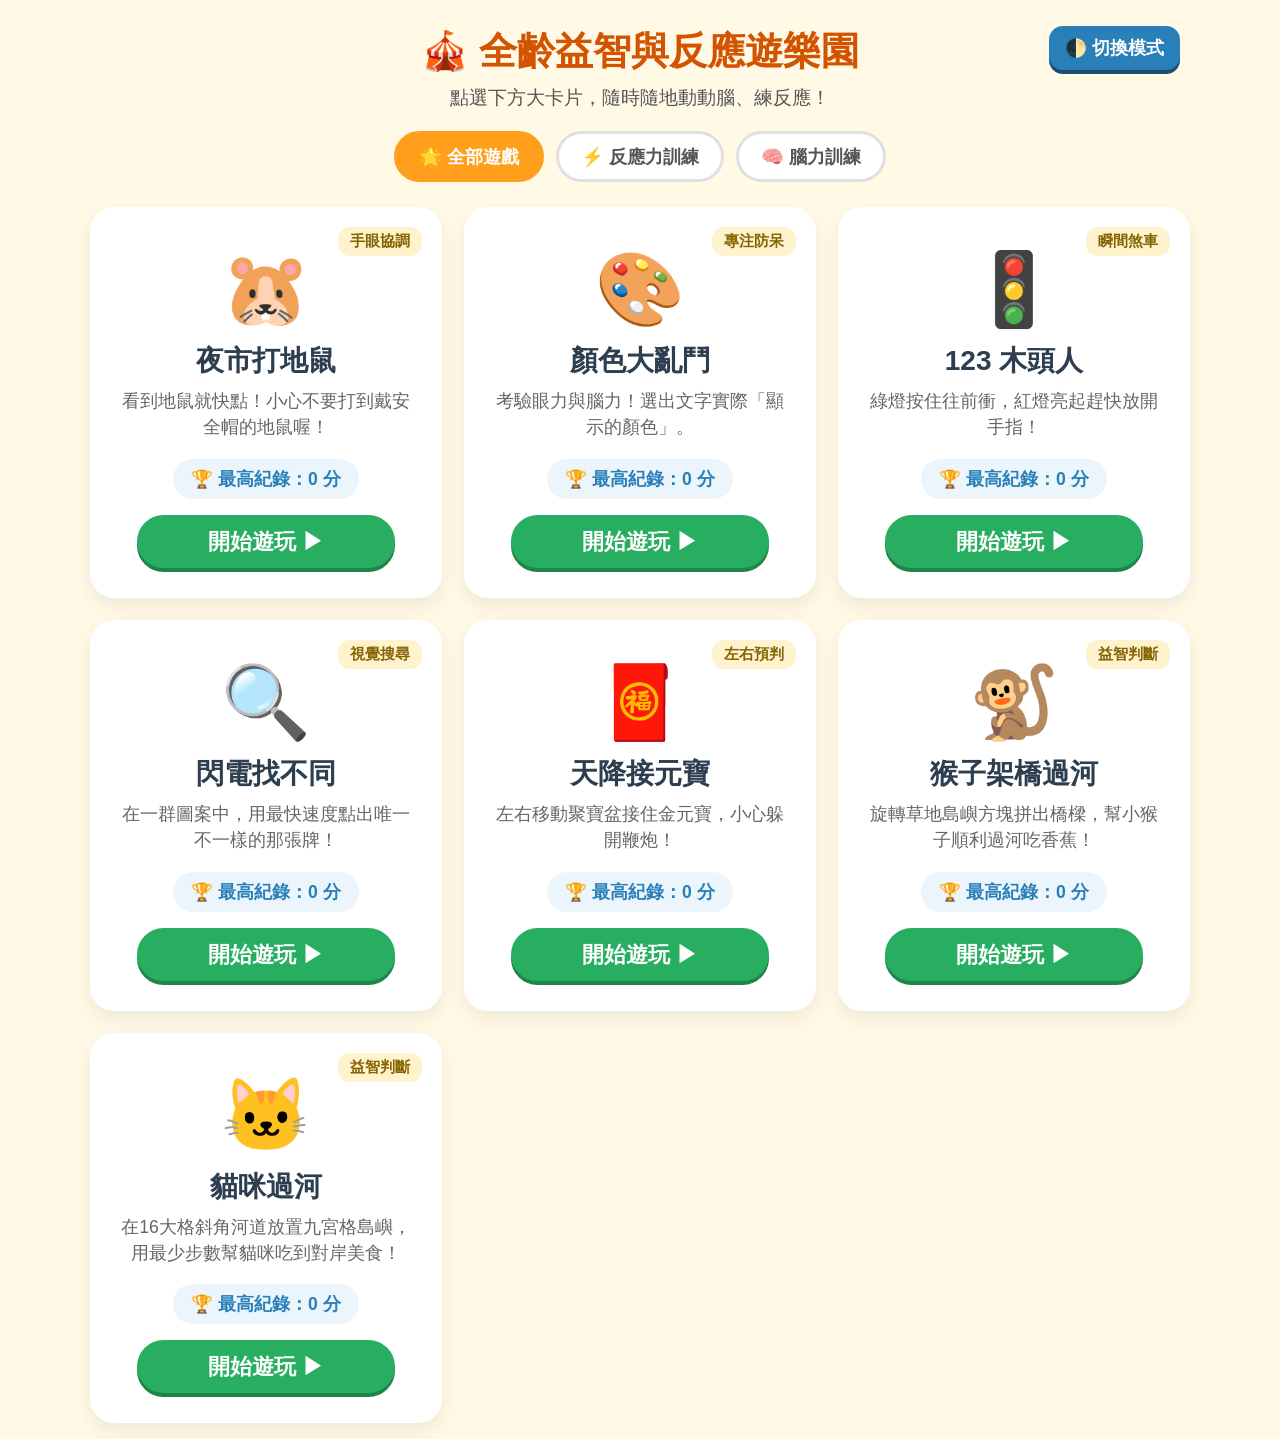
==== index.html @ a8eae28f "Add files via upload" ====
<!DOCTYPE html>
<html lang="zh-TW">
<head>
    <meta charset="UTF-8">
    <meta name="viewport" content="width=device-width, initial-scale=1.0">
    <title>全齡益智與反應遊樂園</title>
    <link rel="stylesheet" href="style.css">
    <style>
        header {
            text-align: center;
            margin: 10px 0 20px 0;
        }
        h1 {
            font-size: 2.4rem;
            color: #D35400;
            margin: 0 0 8px 0;
        }
        .subtitle {
            font-size: 1.2rem;
            color: #555;
            margin: 0;
        }
        /* 分類篩選按鈕列 */
        .filter-bar {
            display: flex;
            flex-wrap: wrap;
            justify-content: center;
            gap: 12px;
            margin-bottom: 25px;
        }
        .filter-btn {
            background: white;
            border: 3px solid #E0E0E0;
            padding: 10px 22px;
            font-size: 1.15rem;
            font-weight: bold;
            border-radius: 50px;
            cursor: pointer;
            color: #555;
            transition: all 0.2s;
        }
        .filter-btn.active {
            background: var(--primary);
            border-color: var(--primary);
            color: white;
        }
        /* 遊戲卡片網格 */
        .game-grid {
            display: grid;
            grid-template-columns: repeat(auto-fit, minmax(290px, 1fr));
            gap: 22px;
            width: 100%;
            max-width: 1100px;
        }
        .game-card {
            background: var(--card-bg);
            border-radius: 24px;
            padding: 26px 20px;
            text-align: center;
            text-decoration: none;
            color: inherit;
            box-shadow: 0 8px 20px rgba(0,0,0,0.07);
            border: 4px solid transparent;
            transition: transform 0.2s, border-color 0.2s;
            display: flex;
            flex-direction: column;
            align-items: center;
            justify-content: space-between;
            position: relative;
        }
        .game-card:hover, .game-card:active {
            transform: translateY(-5px);
            border-color: var(--primary);
        }
        .tag-badge {
            position: absolute;
            top: 16px;
            right: 16px;
            background: #FFF3CD;
            color: #856404;
            padding: 4px 12px;
            border-radius: 12px;
            font-size: 0.95rem;
            font-weight: bold;
        }
        .icon {
            font-size: 4.5rem;
            margin: 10px 0;
        }
        .game-title {
            font-size: 1.75rem;
            font-weight: bold;
            margin-bottom: 8px;
        }
        .game-desc {
            font-size: 1.1rem;
            color: #666;
            line-height: 1.5;
            margin-bottom: 18px;
        }
        .score-badge {
            background: #EBF5FB;
            padding: 8px 18px;
            border-radius: 50px;
            font-size: 1.1rem;
            font-weight: bold;
            color: var(--info);
            margin-bottom: 16px;
        }
        .play-btn {
            background: var(--success);
            color: white;
            font-size: 1.35rem;
            font-weight: bold;
            padding: 12px 30px;
            border-radius: 50px;
            width: 85%;
            box-shadow: 0 4px 0 #1E8449;
        }
    </style>
</head>
<body>

    <header style="position: relative; width: 100%; max-width: 1100px;">
        <!-- 右上角的主題切換按鈕 -->
        <div style="position: absolute; right: 10px; top: 0;">
            <button class="btn-theme" onclick="toggleTheme()">🌓 切換模式</button>
        </div>

        <h1>🎪 全齡益智與反應遊樂園</h1>
        <p class="subtitle">點選下方大卡片，隨時隨地動動腦、練反應！</p>
    </header>

    <!-- 分類按鈕（未來新增數學、中文遊戲時自動分類） -->
    <div class="filter-bar" id="filter-bar">
        <button class="filter-btn active" onclick="filterGames('all', this)">🌟 全部遊戲</button>
        <button class="filter-btn" onclick="filterGames('reaction', this)">⚡ 反應力訓練</button>
        <button class="filter-btn" onclick="filterGames('brain', this)">🧠 腦力訓練</button>
    </div>

    <!-- 遊戲卡片自動生成區 -->
    <main class="game-grid" id="game-grid"></main>

    <script>
        // ==========================================
        // 【遊戲擴充設定區】未來只要在這裡新增物件即可！
        // ==========================================
        const GAMES_CONFIG = [
            {
                id: 'mole',                 // 對應 localStorage 的 best_mole
                title: '夜市打地鼠',
                icon: '🐹',
                category: 'reaction',       // reaction (反應) 或 brain (數學/語文)
                tag: '手眼協調',
                desc: '看到地鼠就快點！小心不要打到戴安全帽的地鼠喔！',
                url: 'whack-a-mole.html'
            },
            {
                id: 'color',
                title: '顏色大亂鬥',
                icon: '🎨',
                category: 'reaction',
                tag: '專注防呆',
                desc: '考驗眼力與腦力！選出文字實際「顯示的顏色」。',
                url: 'stroop-color.html'
            },
            {
                id: 'light',
                title: '123 木頭人',
                icon: '🚦',
                category: 'reaction',
                tag: '瞬間煞車',
                desc: '綠燈按住往前衝，紅燈亮起趕快放開手指！',
                url: 'red-light.html'
            },
            {
                id: 'diff',
                title: '閃電找不同',
                icon: '🔍',
                category: 'reaction',
                tag: '視覺搜尋',
                desc: '在一群圖案中，用最快速度點出唯一不一樣的那張牌！',
                url: 'spot-diff.html'
            },
            {
                id: 'gold',
                title: '天降接元寶',
                icon: '🧧',
                category: 'reaction',
                tag: '左右預判',
                desc: '左右移動聚寶盆接住金元寶，小心躲開鞭炮！',
                url: 'catch-gold.html'
            },
            {
				id: 'monkey',
				title: '猴子架橋過河',
				icon: '🐒',
				category: 'brain', // 如果你的分類有「益智/邏輯」，也可改成對應的分類名稱（如 'all' 或 'reaction'）
				tag: '益智判斷',
				desc: '旋轉草地島嶼方塊拼出橋樑，幫小猴子順利過河吃香蕉！',
				url: 'monkey-bridge.html'
			},
			
			{
        id: 'cat',
        title: '貓咪過河',
        icon: '🐱',
        category: 'brain', // 請依照你首頁分類名稱填寫（例如 'logic' 或 'all'）
		tag: '益智判斷',
        desc: '在16大格斜角河道放置九宮格島嶼，用最少步數幫貓咪吃到對岸美食！',
        url: 'cat-bridge.html'
			}	
			
            // 👇 未來要加入你原本的數學或中文遊戲時，把下面這兩段取消註解並修改檔名即可！
            /*
            ,{
                id: 'math',
                title: '趣味算術挑戰',
                icon: '🔢',
                category: 'brain',
                tag: '算術腦力',
                desc: '挑戰加減乘除心算速度，越算越靈活！',
                url: 'math-game.html'
            },
            {
                id: 'chinese',
                title: '中文文字大挑戰',
                icon: '🀄',
                category: 'brain',
                tag: '語文聯想',
                desc: '認識國字與成語趣味問答，全家一起動動腦！',
                url: 'chinese-game.html'
            }
            */
        ];

        // 自動渲染卡片的函式
        function renderGames(filterCategory = 'all') {
            const grid = document.getElementById('game-grid');
            grid.innerHTML = '';

            const filtered = filterCategory === 'all' 
                ? GAMES_CONFIG 
                : GAMES_CONFIG.filter(g => g.category === filterCategory);

            filtered.forEach(game => {
                const bestScore = localStorage.getItem(`best_${game.id}`) || 0;
                const card = document.createElement('a');
                card.href = game.url;
                card.className = 'game-card';
                card.innerHTML = `
                    <span class="tag-badge">${game.tag}</span>
                    <div class="icon">${game.icon}</div>
                    <div class="game-title">${game.title}</div>
                    <div class="game-desc">${game.desc}</div>
                    <div class="score-badge">🏆 最高紀錄：${bestScore} 分</div>
                    <div class="play-btn">開始遊玩 ▶</div>
                `;
                grid.appendChild(card);
            });
        }

        // 切換分類按鈕
        function filterGames(category, btnElement) {
            document.querySelectorAll('.filter-btn').forEach(btn => btn.classList.remove('active'));
            btnElement.classList.add('active');
            renderGames(category);
        }

        // 網頁載入時執行一次
        renderGames('all');
    </script>
</body>
</html>
---- style.css ----
/*預設：護眼暖米黃模式*/
:root {
    --bg-color: #FFF9E6;      /* 溫暖護眼米黃 */
    --card-bg: #FFFFFF;
    --text-main: #2C3E50;
    --play-area-bg: #FFFFFF;  /* 遊戲區背景 */
    --primary: #FF9F1C;       
    --success: #27AE60;       
    --danger: #E74C3C;        
    --info: #2980B9;          
}

/* 深色 (黑色) 模式 */
[data-theme="dark"] {
    --bg-color: #121212;      /* 沉浸純黑/深灰背景 */
    --card-bg: #1E1E1E;       /* 卡片深色 */
    --text-main: #E0E0E0;     /* 柔和白字（避免純白刺眼） */
    --play-area-bg: #181818;  /* 遊戲區深色 */
    --primary: #F39C12;
    --success: #2ECC71;
    --danger: #E74C3C;
    --info: #3498DB;
}

* {
    box-sizing: border-box;
    font-family: "Microsoft JhengHei", "PingFang TC", "Heiti TC", sans-serif;
    user-select: none;
    -webkit-tap-highlight-color: transparent;
}

body {
    background-color: var(--bg-color);
    color: var(--text-main);
    margin: 0;
    padding: 16px;
    display: flex;
    flex-direction: column;
    align-items: center;
    min-height: 100vh;
    transition: background-color 0.3s, color 0.3s;
}

/* 遊戲內通用的頂部導覽列 */
.top-nav {
    width: 100%;
    max-width: 900px;
    display: flex;
    justify-content: space-between;
    align-items: center;
    background: var(--card-bg);
    padding: 12px 20px;
    border-radius: 20px;
    box-shadow: 0 4px 12px rgba(0,0,0,0.1);
    margin-bottom: 20px;
}

.btn-home {
    background-color: var(--danger);
    color: white;
    border: none;
    padding: 10px 20px;
    font-size: 1.2rem;
    font-weight: bold;
    border-radius: 14px;
    cursor: pointer;
    box-shadow: 0 4px 0 #C0392B;
}

/* 主題切換按鈕樣式 */
.btn-theme {
    background-color: var(--info);
    color: white;
    border: none;
    padding: 10px 16px;
    font-size: 1.1rem;
    font-weight: bold;
    border-radius: 14px;
    cursor: pointer;
    box-shadow: 0 4px 0 #1B4F72;
}

.score-display {
    font-size: 1.4rem;
    font-weight: bold;
    color: var(--text-main);
}

/* 全齡通用超大按鈕 */
.btn-big {
    background-color: var(--success);
    color: white;
    border: none;
    padding: 16px 40px;
    font-size: 1.5rem;
    font-weight: bold;
    border-radius: 50px;
    cursor: pointer;
    box-shadow: 0 6px 0 #1E8449;
}
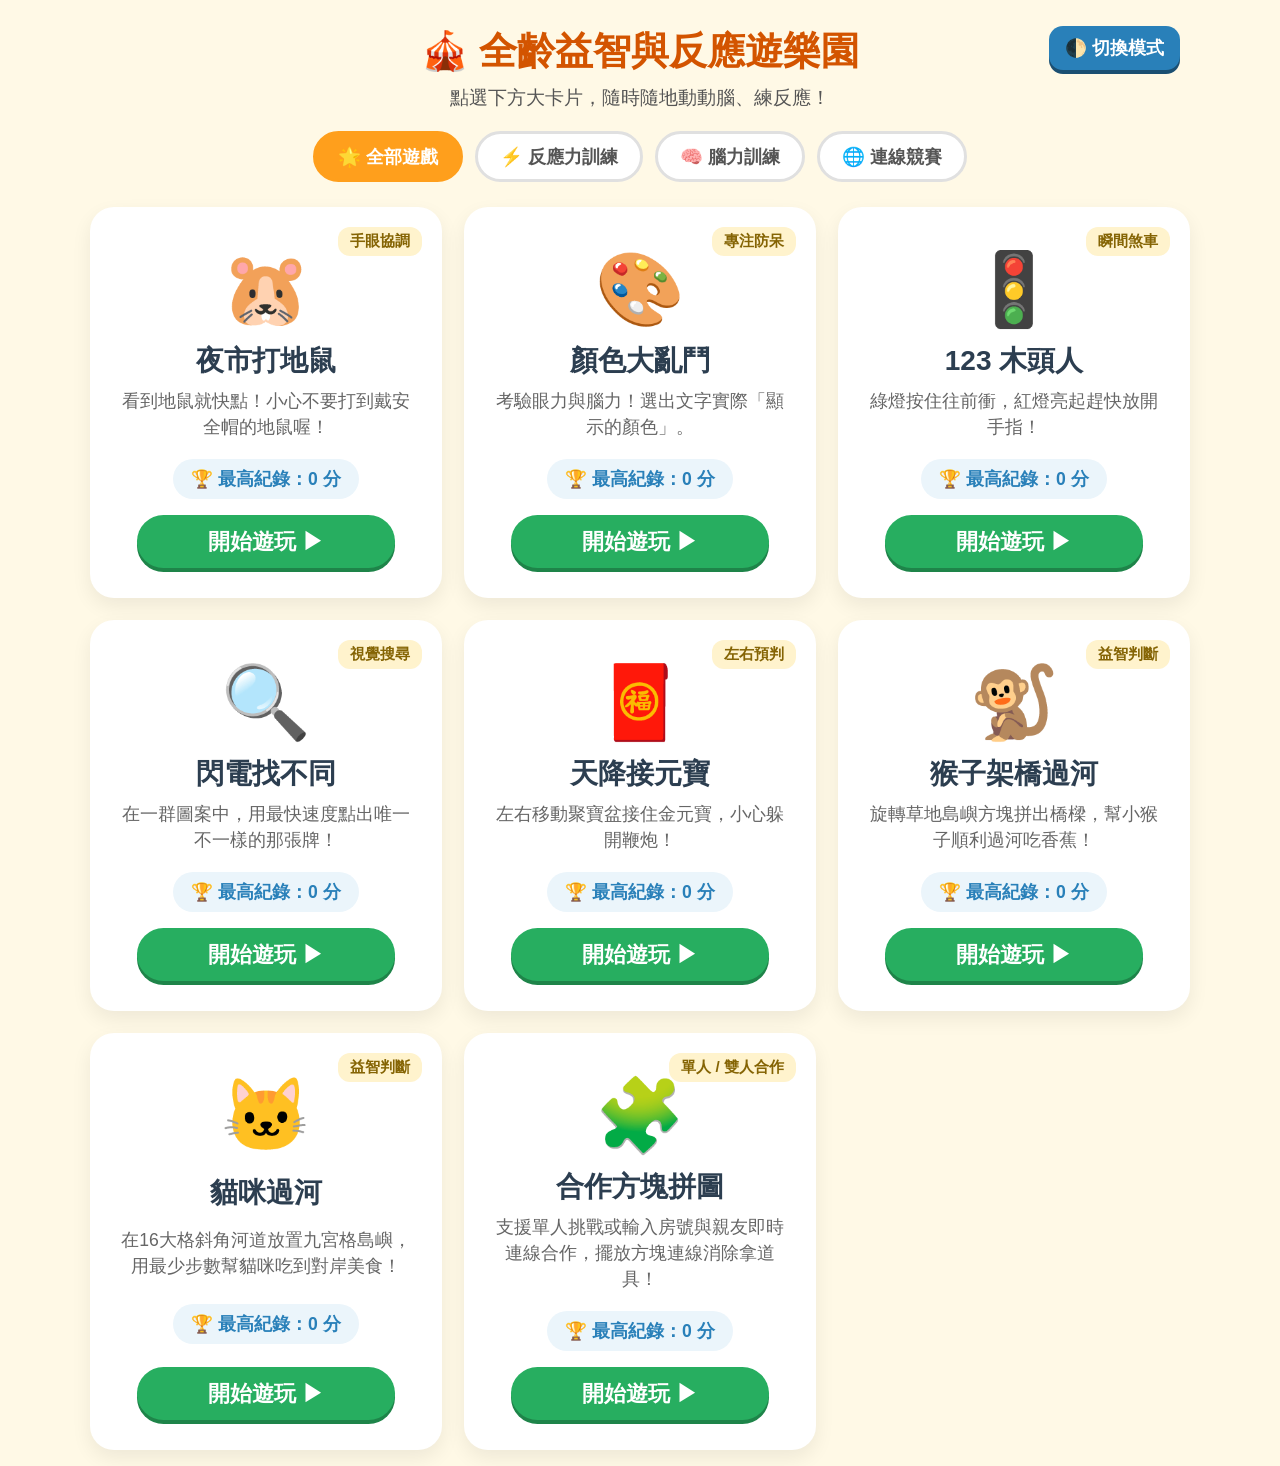
==== commit 39c2a976: "Add files via upload" ====
--- a/index.html
+++ b/index.html
@@ -131,11 +131,12 @@
         <p class="subtitle">點選下方大卡片，隨時隨地動動腦、練反應！</p>
     </header>
 
-    <!-- 分類按鈕（未來新增數學、中文遊戲時自動分類） -->
+    <!-- 分類按鈕 -->
     <div class="filter-bar" id="filter-bar">
         <button class="filter-btn active" onclick="filterGames('all', this)">🌟 全部遊戲</button>
         <button class="filter-btn" onclick="filterGames('reaction', this)">⚡ 反應力訓練</button>
         <button class="filter-btn" onclick="filterGames('brain', this)">🧠 腦力訓練</button>
+        <button class="filter-btn" onclick="filterGames('multiplayer', this)">🌐 連線競賽</button>
     </div>
 
     <!-- 遊戲卡片自動生成區 -->
@@ -150,7 +151,7 @@
                 id: 'mole',                 // 對應 localStorage 的 best_mole
                 title: '夜市打地鼠',
                 icon: '🐹',
-                category: 'reaction',       // reaction (反應) 或 brain (數學/語文)
+                category: 'reaction',       // reaction / brain / multiplayer
                 tag: '手眼協調',
                 desc: '看到地鼠就快點！小心不要打到戴安全帽的地鼠喔！',
                 url: 'whack-a-mole.html'
@@ -192,46 +193,32 @@
                 url: 'catch-gold.html'
             },
             {
-				id: 'monkey',
-				title: '猴子架橋過河',
-				icon: '🐒',
-				category: 'brain', // 如果你的分類有「益智/邏輯」，也可改成對應的分類名稱（如 'all' 或 'reaction'）
-				tag: '益智判斷',
-				desc: '旋轉草地島嶼方塊拼出橋樑，幫小猴子順利過河吃香蕉！',
-				url: 'monkey-bridge.html'
-			},
-			
-			{
-        id: 'cat',
-        title: '貓咪過河',
-        icon: '🐱',
-        category: 'brain', // 請依照你首頁分類名稱填寫（例如 'logic' 或 'all'）
-		tag: '益智判斷',
-        desc: '在16大格斜角河道放置九宮格島嶼，用最少步數幫貓咪吃到對岸美食！',
-        url: 'cat-bridge.html'
-			}	
-			
-            // 👇 未來要加入你原本的數學或中文遊戲時，把下面這兩段取消註解並修改檔名即可！
-            /*
-            ,{
-                id: 'math',
-                title: '趣味算術挑戰',
-                icon: '🔢',
+                id: 'monkey',
+                title: '猴子架橋過河',
+                icon: '🐒',
                 category: 'brain',
-                tag: '算術腦力',
-                desc: '挑戰加減乘除心算速度，越算越靈活！',
-                url: 'math-game.html'
-            },
-            {
-                id: 'chinese',
-                title: '中文文字大挑戰',
-                icon: '🀄',
+                tag: '益智判斷',
+                desc: '旋轉草地島嶼方塊拼出橋樑，幫小猴子順利過河吃香蕉！',
+                url: 'monkey-bridge.html'
+            },
+            {
+                id: 'cat',
+                title: '貓咪過河',
+                icon: '🐱',
                 category: 'brain',
-                tag: '語文聯想',
-                desc: '認識國字與成語趣味問答，全家一起動動腦！',
-                url: 'chinese-game.html'
+                tag: '益智判斷',
+                desc: '在16大格斜角河道放置九宮格島嶼，用最少步數幫貓咪吃到對岸美食！',
+                url: 'cat-bridge.html'
+            },
+            {
+                id: 'coop_blocks',
+                title: '合作方塊拼圖',
+                icon: '🧩',
+                category: 'multiplayer',
+                tag: '單人 / 雙人合作',
+                desc: '支援單人挑戰或輸入房號與親友即時連線合作，擺放方塊連線消除拿道具！',
+                url: 'coop-blocks.html'
             }
-            */
         ];
 
         // 自動渲染卡片的函式
@@ -239,8 +226,8 @@
             const grid = document.getElementById('game-grid');
             grid.innerHTML = '';
 
-            const filtered = filterCategory === 'all' 
-                ? GAMES_CONFIG 
+            const filtered = filterCategory === 'all'
+                ? GAMES_CONFIG
                 : GAMES_CONFIG.filter(g => g.category === filterCategory);
 
             filtered.forEach(game => {
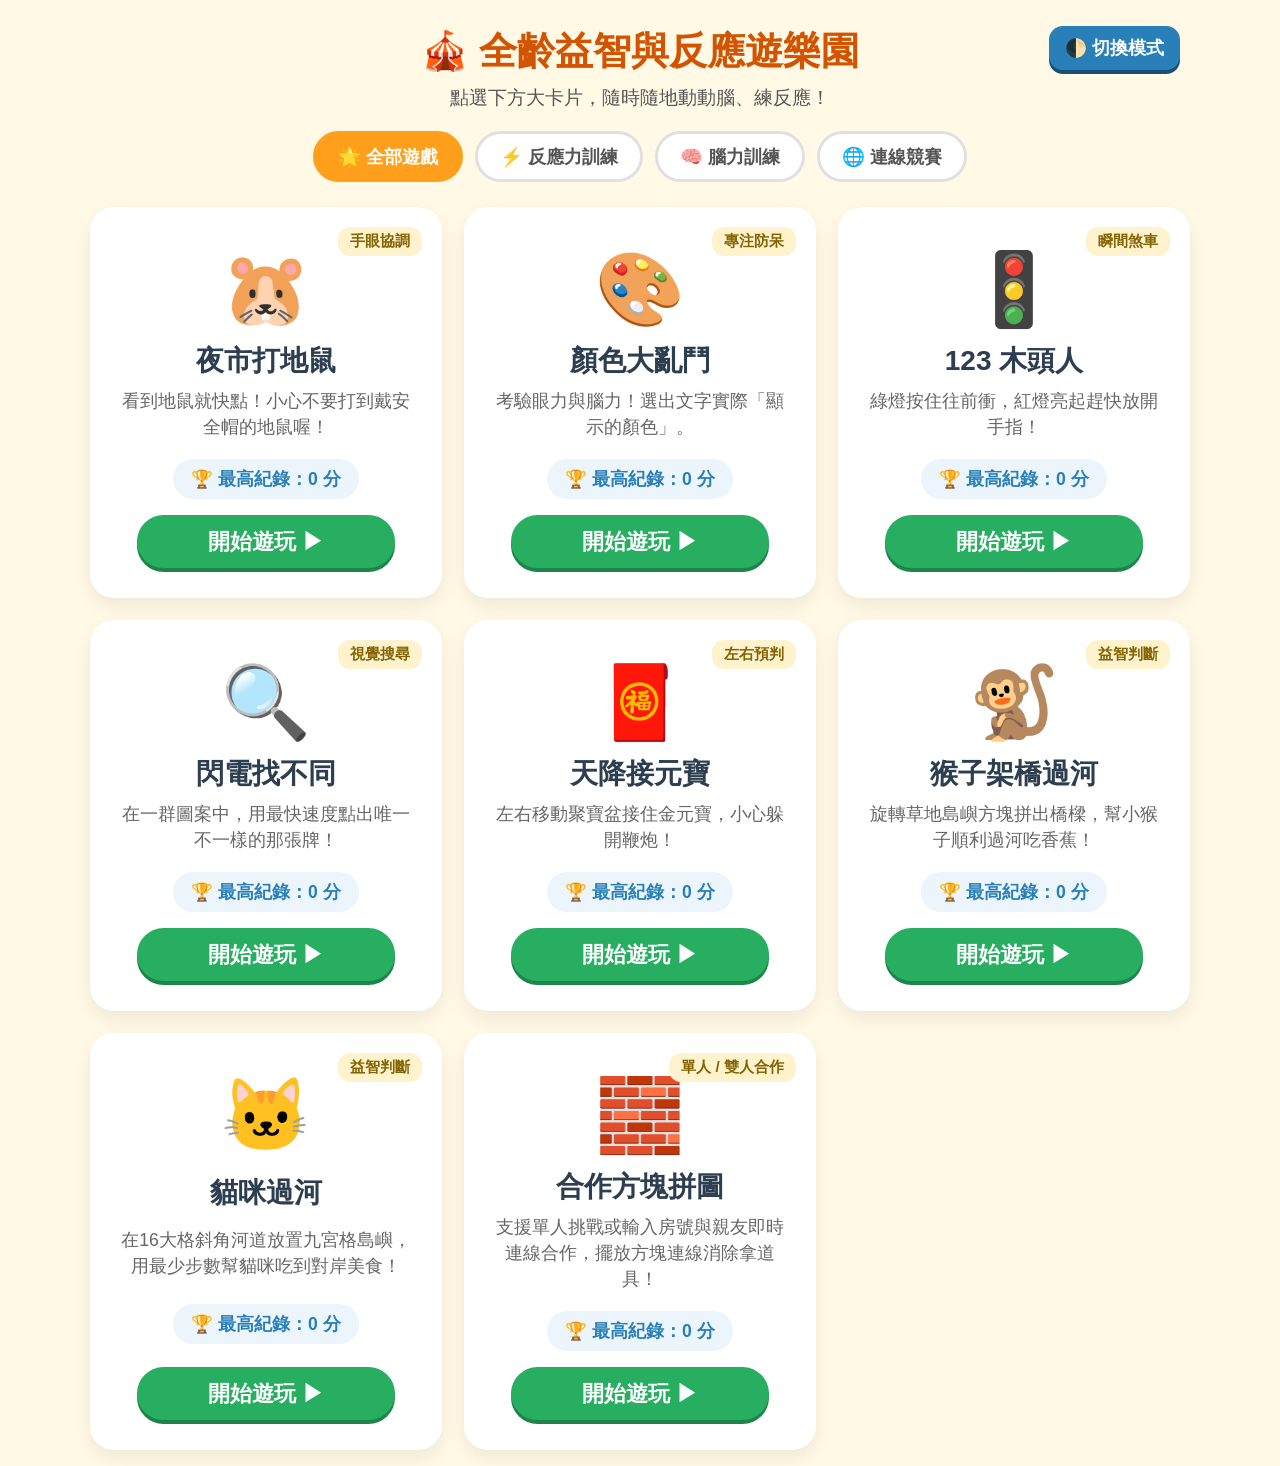
==== commit caab5717: "Add files via upload" ====
--- a/index.html
+++ b/index.html
@@ -213,7 +213,7 @@
             {
                 id: 'coop_blocks',
                 title: '合作方塊拼圖',
-                icon: '🧩',
+                icon: '🧱',
                 category: 'multiplayer',
                 tag: '單人 / 雙人合作',
                 desc: '支援單人挑戰或輸入房號與親友即時連線合作，擺放方塊連線消除拿道具！',
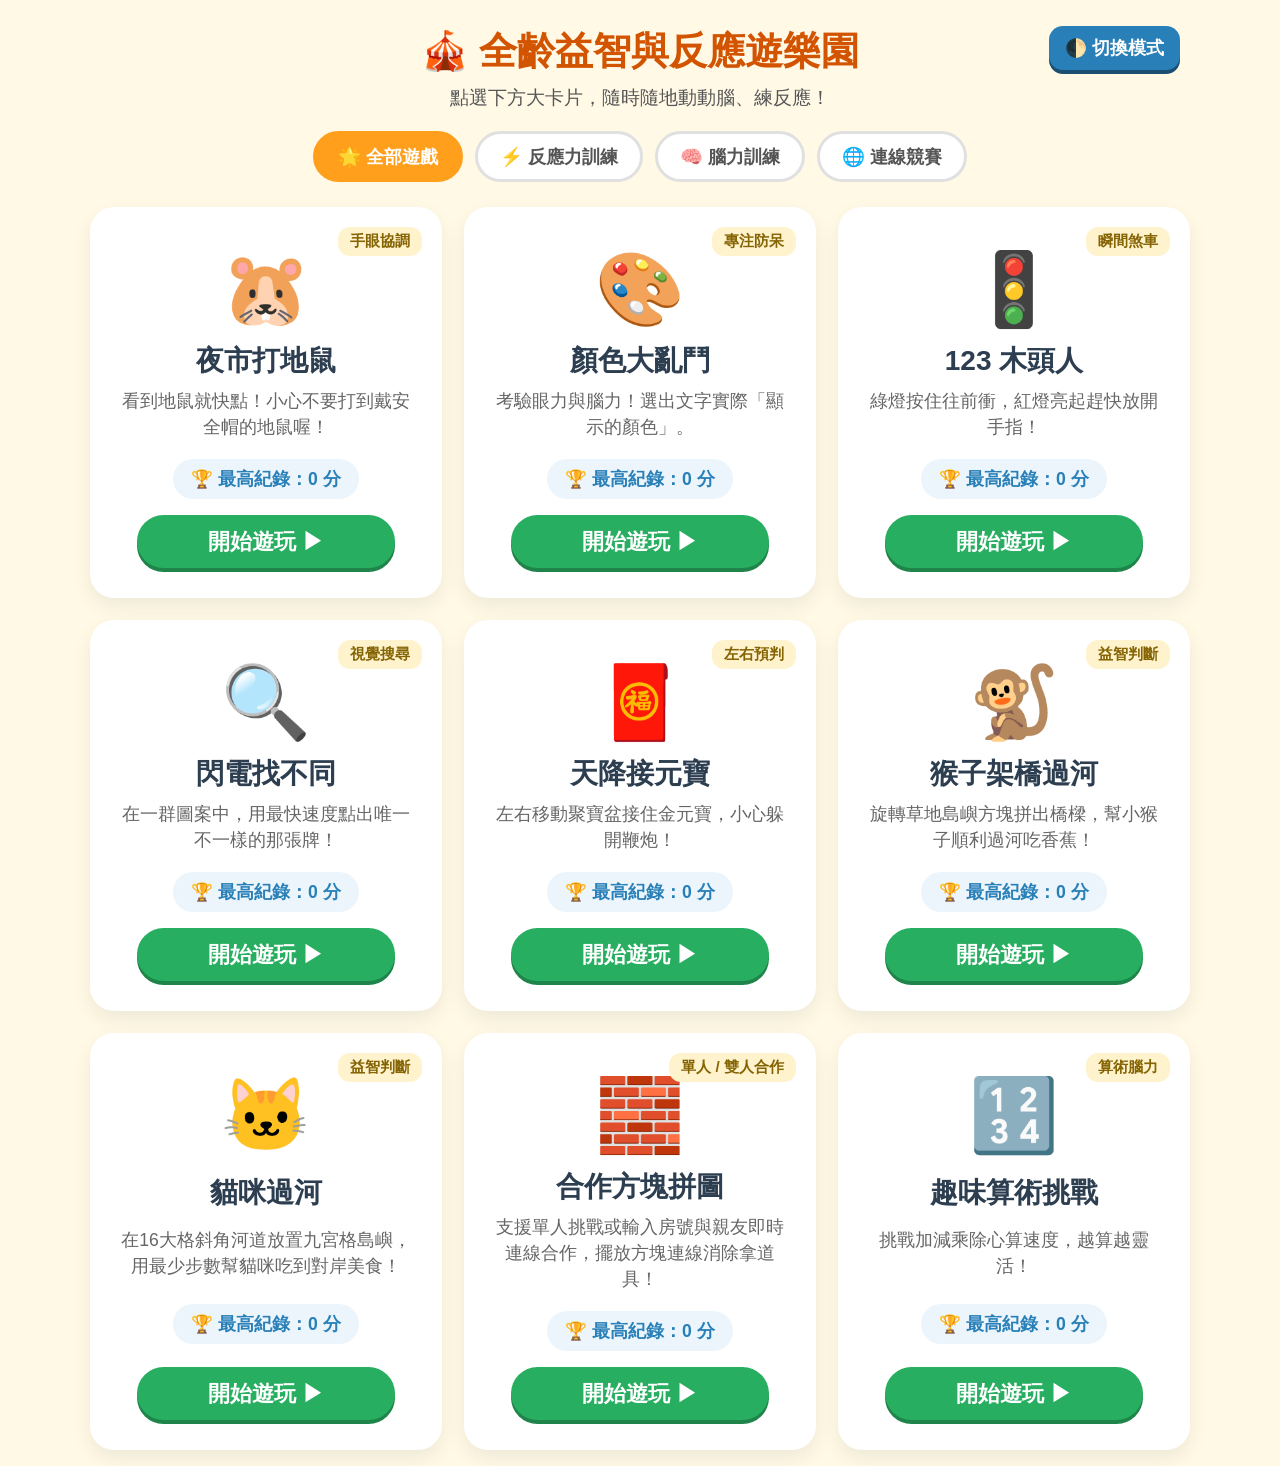
==== commit b75ffc54: "Add files via upload" ====
--- a/index.html
+++ b/index.html
@@ -218,7 +218,31 @@
                 tag: '單人 / 雙人合作',
                 desc: '支援單人挑戰或輸入房號與親友即時連線合作，擺放方塊連線消除拿道具！',
                 url: 'coop-blocks.html'
+            },
+
+            {
+                id: 'math',
+                title: '趣味算術挑戰',
+                icon: '🔢',
+                category: 'brain',
+                tag: '算術腦力',
+                desc: '挑戰加減乘除心算速度，越算越靈活！',
+                url: 'math_quiz.html'
             }
+			// 👇 未來要加入你原本的數學或中文遊戲時，把下面這兩段取消註解並修改檔名即可！
+            /*			
+			
+            {
+                id: 'chinese',
+                title: '中文文字大挑戰',
+                icon: '🀄',
+                category: 'brain',
+                tag: '語文聯想',
+                desc: '認識國字與成語趣味問答，全家一起動動腦！',
+                url: 'chinese-game.html'
+            }
+            */
+			
         ];
 
         // 自動渲染卡片的函式
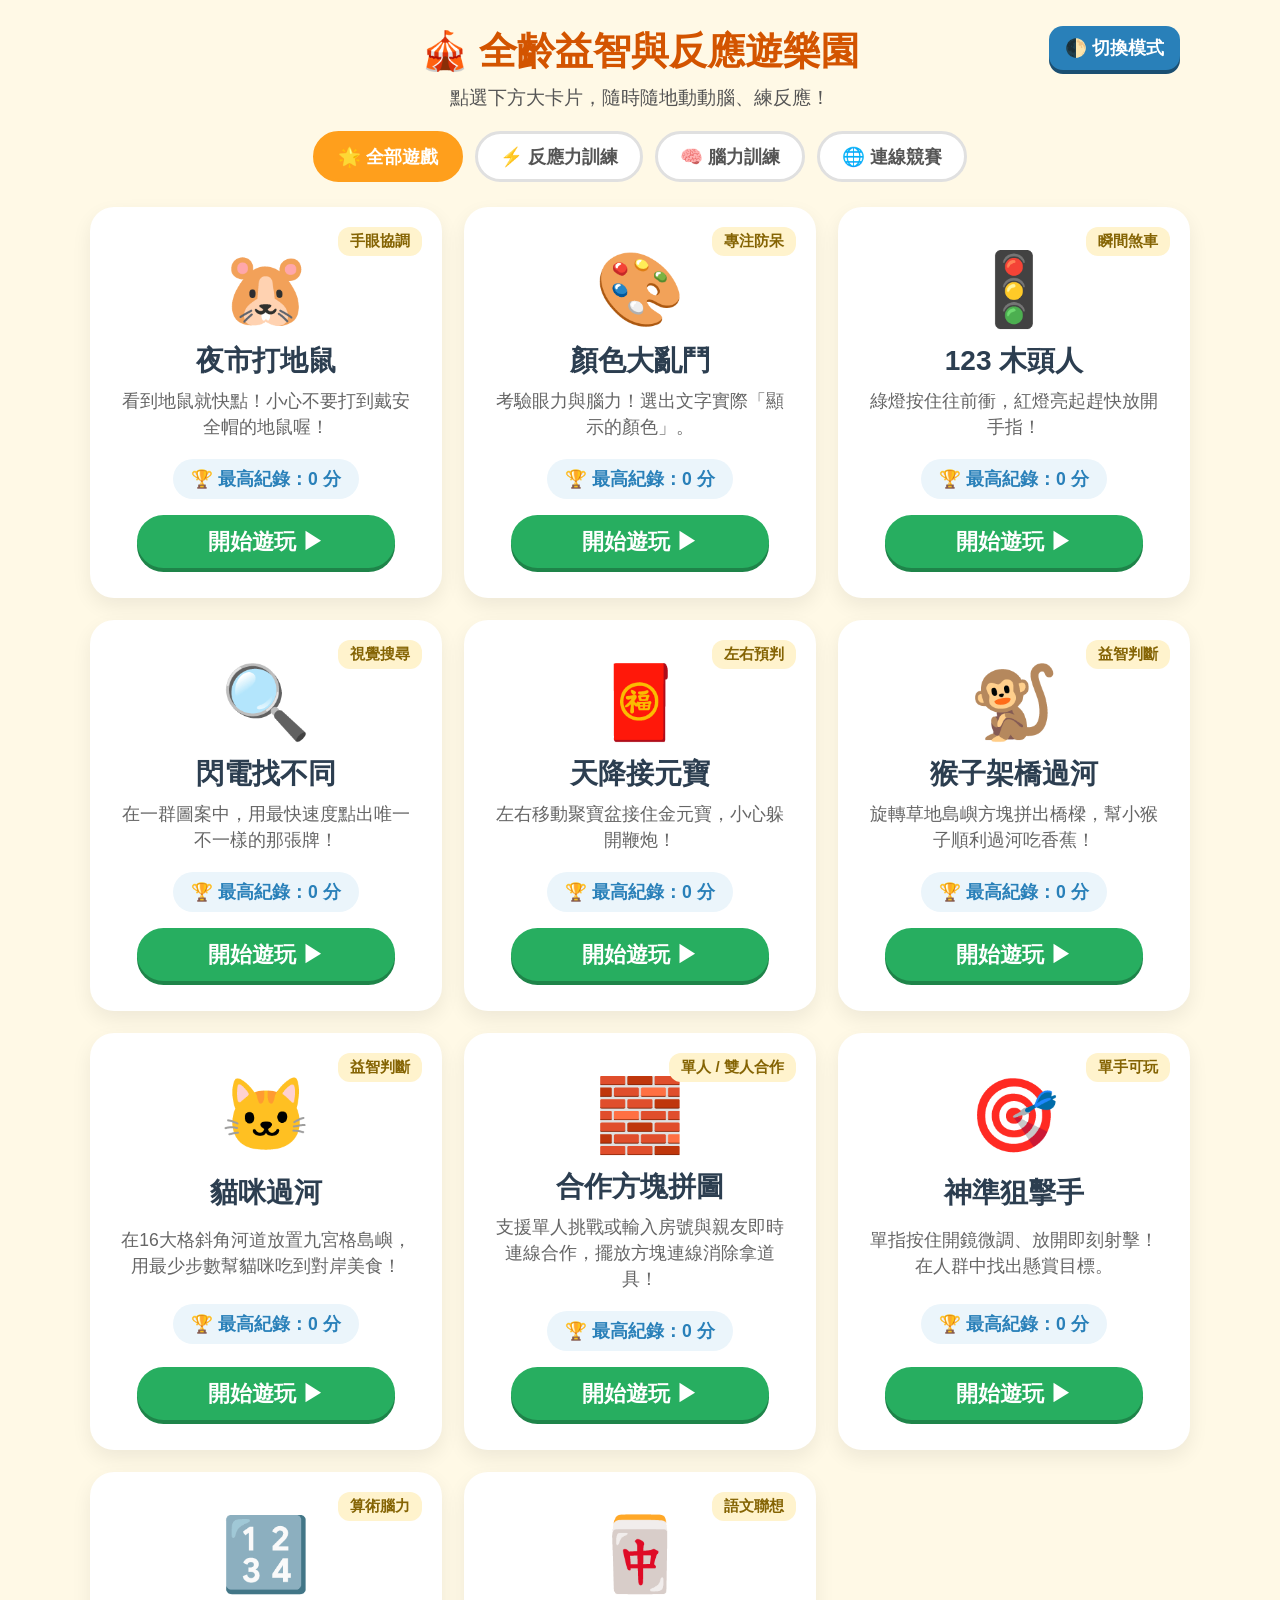
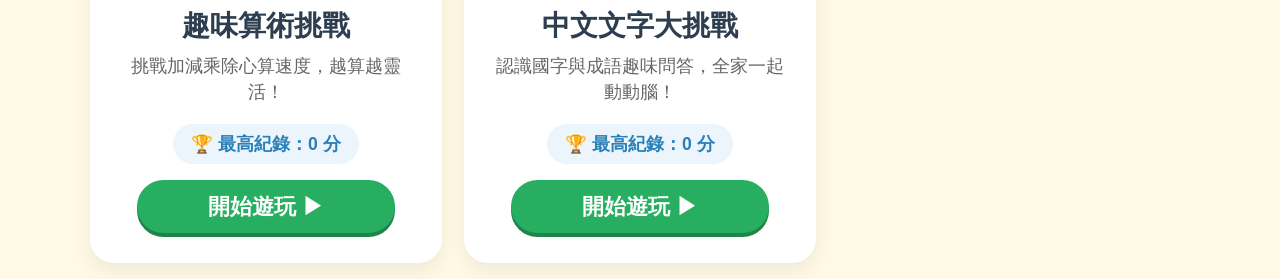
==== commit 00b1486e: "Add files via upload" ====
--- a/index.html
+++ b/index.html
@@ -219,6 +219,16 @@
                 desc: '支援單人挑戰或輸入房號與親友即時連線合作，擺放方塊連線消除拿道具！',
                 url: 'coop-blocks.html'
             },
+			
+			{
+                id: 'sniper',               // 對應 localStorage 的 best_sniper
+                title: '神準狙擊手',
+                icon: '🎯',
+                category: 'reaction',       // 屬於反應與手眼協調類
+                tag: '單手可玩',
+                desc: '單指按住開鏡微調、放開即刻射擊！在人群中找出懸賞目標。',
+                url: 'sniper_game.html'     // 記得檔名要與儲存的 HTML 檔名一致
+            },
 
             {
                 id: 'math',
@@ -228,10 +238,9 @@
                 tag: '算術腦力',
                 desc: '挑戰加減乘除心算速度，越算越靈活！',
                 url: 'math_quiz.html'
-            }
+            },
 			// 👇 未來要加入你原本的數學或中文遊戲時，把下面這兩段取消註解並修改檔名即可！
-            /*			
-			
+
             {
                 id: 'chinese',
                 title: '中文文字大挑戰',
@@ -241,7 +250,7 @@
                 desc: '認識國字與成語趣味問答，全家一起動動腦！',
                 url: 'chinese-game.html'
             }
-            */
+
 			
         ];
 
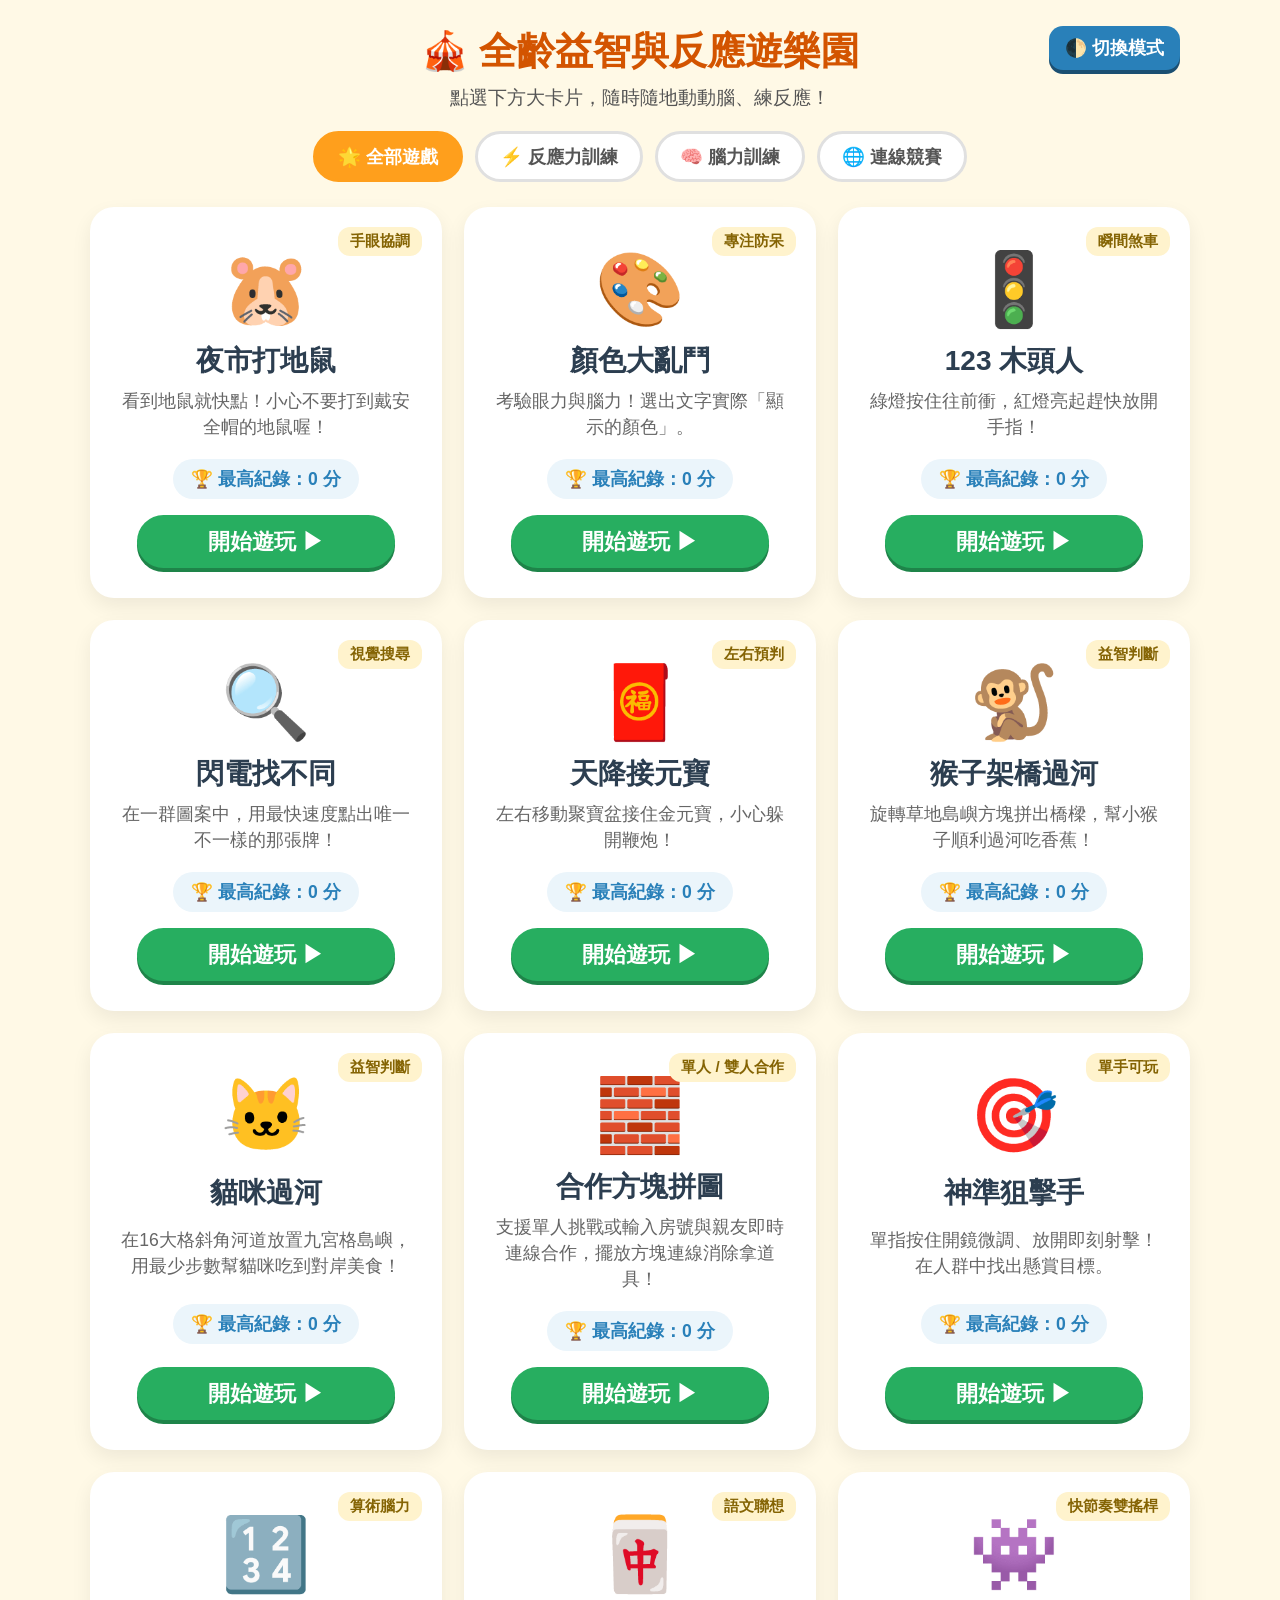
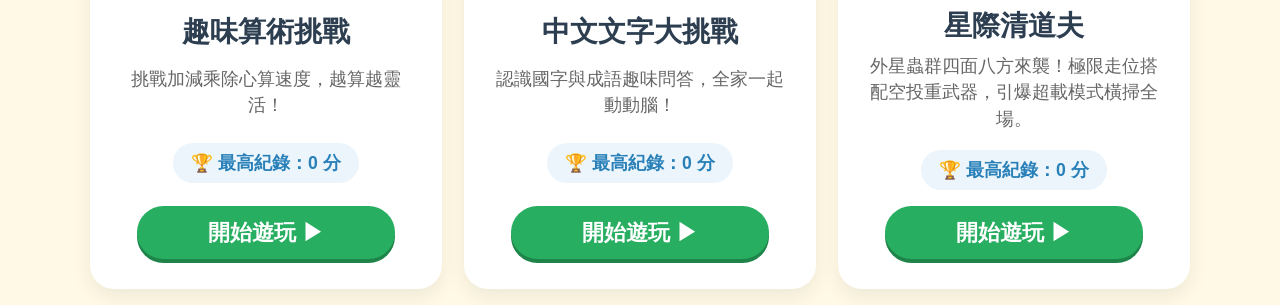
==== commit f03f4c67: "Add files via upload" ====
--- a/index.html
+++ b/index.html
@@ -249,7 +249,17 @@
                 tag: '語文聯想',
                 desc: '認識國字與成語趣味問答，全家一起動動腦！',
                 url: 'chinese-game.html'
-            }
+            },
+			
+			{
+				id: 'alien_shooter',        // 對應 localStorage 的 best_alien_shooter
+				title: '星際清道夫',        // 或是「異形防衛戰」、「霓虹星際戰」
+				icon: '👾',
+				category: 'reaction',       // 依你需求設定為 reaction
+				tag: '快節奏雙搖桿',
+				desc: '外星蟲群四面八方來襲！極限走位搭配空投重武器，引爆超載模式橫掃全場。',
+				url: 'alien_shooter.html'   // 記得檔名要與儲存的 HTML 檔名一致
+			}
 
 			
         ];
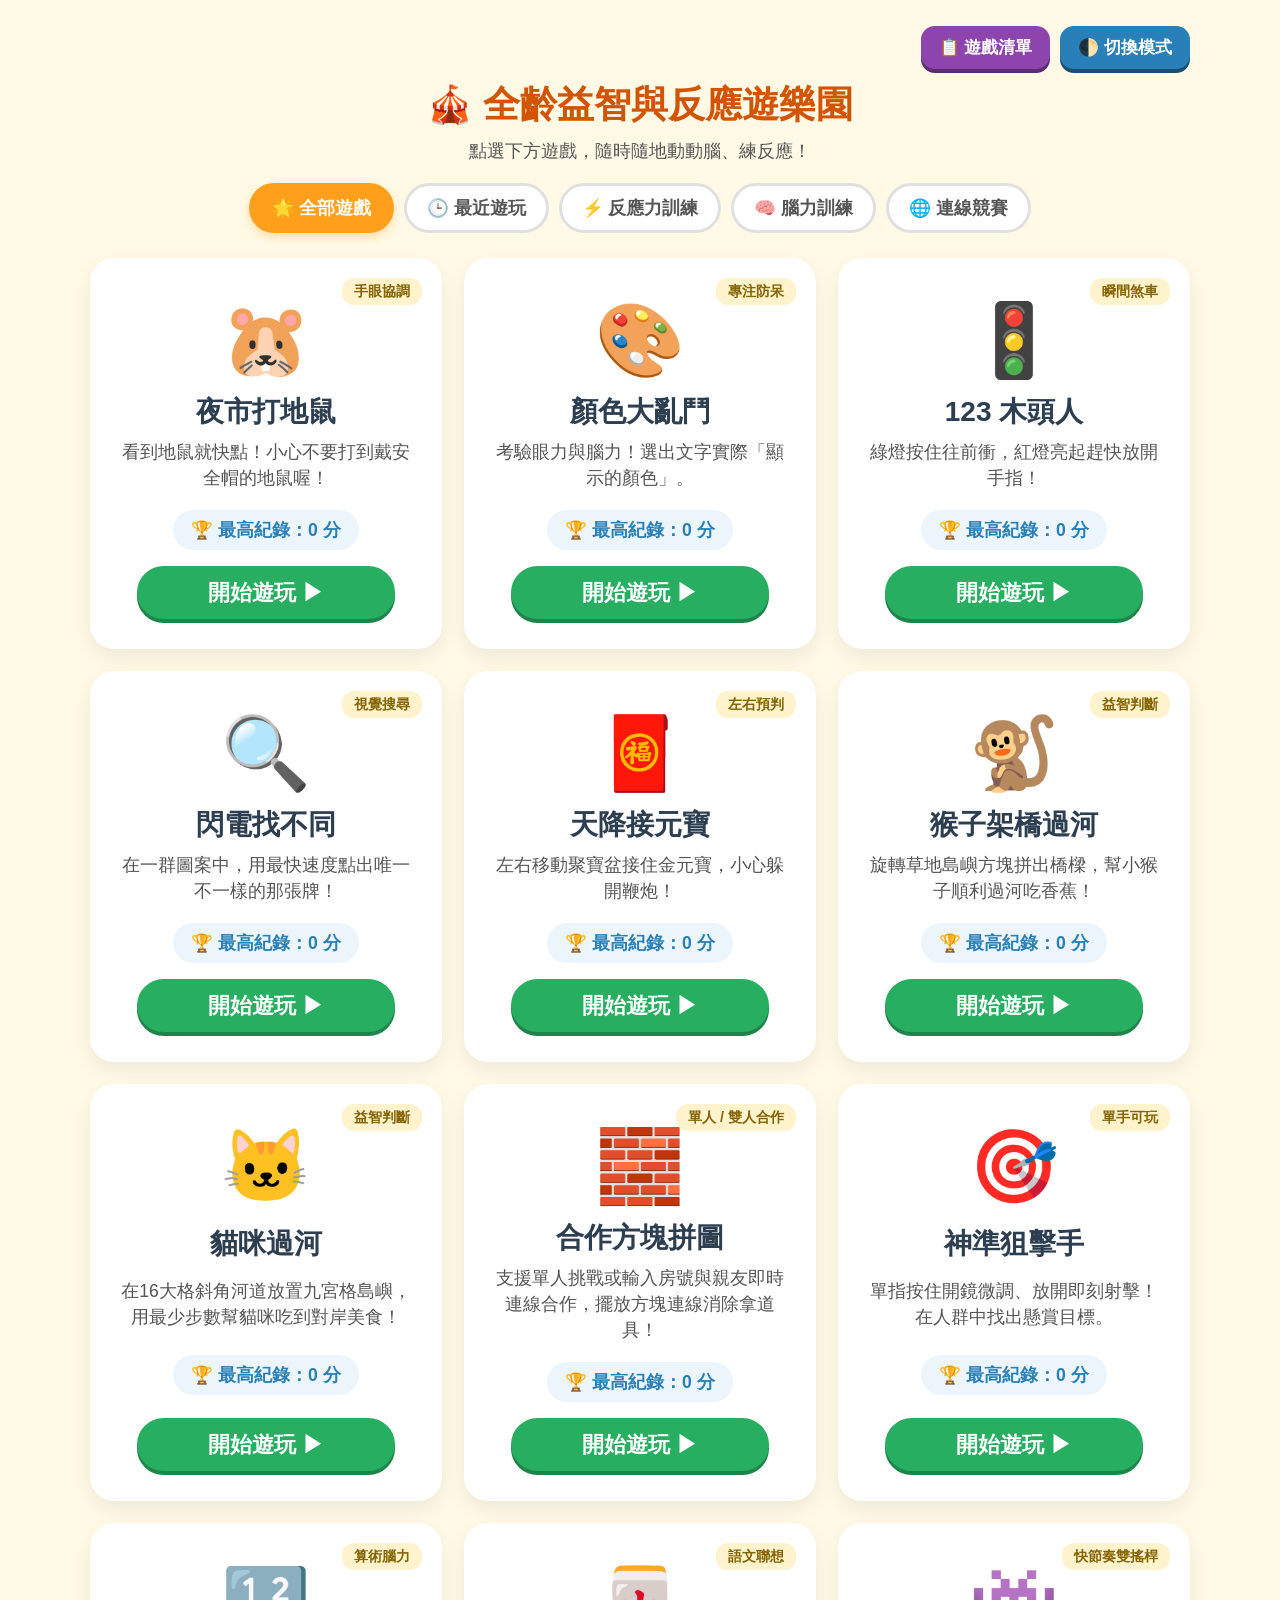
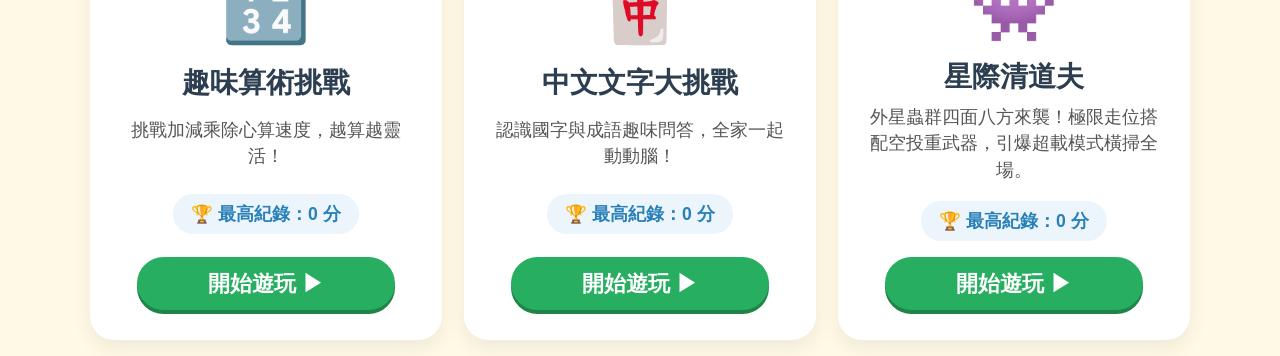
==== commit d6a9c672: "Add files via upload" ====
--- a/index.html
+++ b/index.html
@@ -4,54 +4,172 @@
     <meta charset="UTF-8">
     <meta name="viewport" content="width=device-width, initial-scale=1.0">
     <title>全齡益智與反應遊樂園</title>
-    <link rel="stylesheet" href="style.css">
     <style>
+        /* ==========================================
+           1. 全域變數與主題設定 (整合自 style.css)
+           ========================================== */
+        :root {
+            --bg-color: #FFF9E6;      /* 溫暖護眼米黃 */
+            --card-bg: #FFFFFF;
+            --text-main: #2C3E50;
+            --text-muted: #555555;
+            --border-subtle: #E0E0E0;
+            --badge-bg: #EBF5FB;
+            --play-area-bg: #FFFFFF;
+            --primary: #FF9F1C;       
+            --success: #27AE60;       
+            --danger: #E74C3C;        
+            --info: #2980B9;          
+        }
+
+        /* 深色 (黑色) 模式 */
+        [data-theme="dark"] {
+            --bg-color: #121212;      /* 沉浸純黑/深灰背景 */
+            --card-bg: #1E1E1E;       /* 卡片深色 */
+            --text-main: #E0E0E0;     /* 柔和白字 */
+            --text-muted: #A0A0A0;
+            --border-subtle: #333333;
+            --badge-bg: #1A2A3A;
+            --play-area-bg: #181818;
+            --primary: #F39C12;
+            --success: #2ECC71;
+            --danger: #E74C3C;
+            --info: #5DADE2;
+        }
+
+        * {
+            box-sizing: border-box;
+            font-family: "Microsoft JhengHei", "PingFang TC", "Heiti TC", sans-serif;
+            user-select: none;
+            -webkit-tap-highlight-color: transparent;
+        }
+
+        body {
+            background-color: var(--bg-color);
+            color: var(--text-main);
+            margin: 0;
+            padding: 16px;
+            display: flex;
+            flex-direction: column;
+            align-items: center;
+            min-height: 100vh;
+            transition: background-color 0.3s, color 0.3s;
+        }
+
+        /* ==========================================
+           2. 頁首與控制列樣式
+           ========================================== */
         header {
             text-align: center;
             margin: 10px 0 20px 0;
-        }
+            width: 100%;
+            max-width: 1100px;
+            display: flex;
+            flex-direction: column;
+            align-items: center;
+        }
+
+        .top-controls {
+            width: 100%;
+            display: flex;
+            justify-content: flex-end;
+            gap: 10px;
+            margin-bottom: 12px;
+        }
+
+        .btn-control {
+            background-color: var(--info);
+            color: white;
+            border: none;
+            padding: 10px 18px;
+            font-size: 1.05rem;
+            font-weight: bold;
+            border-radius: 14px;
+            cursor: pointer;
+            box-shadow: 0 4px 0 #1B4F72;
+            transition: transform 0.1s, background-color 0.2s;
+            display: inline-flex;
+            align-items: center;
+            gap: 6px;
+        }
+
+        .btn-control:active {
+            transform: translateY(2px);
+            box-shadow: 0 2px 0 #1B4F72;
+        }
+
+        .btn-view-toggle {
+            background-color: #8E44AD;
+            box-shadow: 0 4px 0 #5B2C6F;
+        }
+
+        .btn-view-toggle:active {
+            box-shadow: 0 2px 0 #5B2C6F;
+        }
+
         h1 {
-            font-size: 2.4rem;
+            font-size: 2.3rem;
             color: #D35400;
             margin: 0 0 8px 0;
         }
+
+        [data-theme="dark"] h1 {
+            color: #F39C12;
+        }
+
         .subtitle {
-            font-size: 1.2rem;
-            color: #555;
+            font-size: 1.15rem;
+            color: var(--text-muted);
             margin: 0;
         }
-        /* 分類篩選按鈕列 */
+
+        /* ==========================================
+           3. 分類篩選按鈕列 (含最近遊玩頁籤)
+           ========================================== */
         .filter-bar {
             display: flex;
             flex-wrap: wrap;
             justify-content: center;
-            gap: 12px;
+            gap: 10px;
             margin-bottom: 25px;
-        }
+            width: 100%;
+            max-width: 1100px;
+        }
+
         .filter-btn {
-            background: white;
-            border: 3px solid #E0E0E0;
-            padding: 10px 22px;
-            font-size: 1.15rem;
+            background: var(--card-bg);
+            border: 3px solid var(--border-subtle);
+            padding: 10px 20px;
+            font-size: 1.1rem;
             font-weight: bold;
             border-radius: 50px;
             cursor: pointer;
-            color: #555;
+            color: var(--text-muted);
             transition: all 0.2s;
         }
+
+        .filter-btn:hover {
+            border-color: var(--primary);
+        }
+
         .filter-btn.active {
             background: var(--primary);
             border-color: var(--primary);
             color: white;
-        }
-        /* 遊戲卡片網格 */
+            box-shadow: 0 4px 10px rgba(255, 159, 28, 0.3);
+        }
+
+        /* ==========================================
+           4. 遊戲展示區：卡片網格模式 (預設)
+           ========================================== */
         .game-grid {
             display: grid;
-            grid-template-columns: repeat(auto-fit, minmax(290px, 1fr));
+            grid-template-columns: repeat(auto-fill, minmax(290px, 1fr));
             gap: 22px;
             width: 100%;
             max-width: 1100px;
         }
+
         .game-card {
             background: var(--card-bg);
             border-radius: 24px;
@@ -61,17 +179,19 @@
             color: inherit;
             box-shadow: 0 8px 20px rgba(0,0,0,0.07);
             border: 4px solid transparent;
-            transition: transform 0.2s, border-color 0.2s;
+            transition: transform 0.2s, border-color 0.2s, background-color 0.3s;
             display: flex;
             flex-direction: column;
             align-items: center;
             justify-content: space-between;
             position: relative;
         }
+
         .game-card:hover, .game-card:active {
             transform: translateY(-5px);
             border-color: var(--primary);
         }
+
         .tag-badge {
             position: absolute;
             top: 16px;
@@ -80,26 +200,30 @@
             color: #856404;
             padding: 4px 12px;
             border-radius: 12px;
-            font-size: 0.95rem;
+            font-size: 0.9rem;
             font-weight: bold;
         }
+
         .icon {
             font-size: 4.5rem;
             margin: 10px 0;
         }
+
         .game-title {
             font-size: 1.75rem;
             font-weight: bold;
             margin-bottom: 8px;
         }
+
         .game-desc {
             font-size: 1.1rem;
-            color: #666;
+            color: var(--text-muted);
             line-height: 1.5;
             margin-bottom: 18px;
         }
+
         .score-badge {
-            background: #EBF5FB;
+            background: var(--badge-bg);
             padding: 8px 18px;
             border-radius: 50px;
             font-size: 1.1rem;
@@ -107,6 +231,7 @@
             color: var(--info);
             margin-bottom: 16px;
         }
+
         .play-btn {
             background: var(--success);
             color: white;
@@ -117,29 +242,123 @@
             width: 85%;
             box-shadow: 0 4px 0 #1E8449;
         }
+
+        /* ==========================================
+           5. 遊戲展示區：精簡遊戲清單模式 (.list-mode)
+           僅顯示：圖示、遊戲名稱、最高分
+           ========================================== */
+        .game-grid.list-mode {
+            display: flex;
+            flex-direction: column;
+            gap: 12px;
+        }
+
+        .game-grid.list-mode .game-card {
+            flex-direction: row;
+            justify-content: space-between;
+            align-items: center;
+            padding: 14px 24px;
+            border-radius: 18px;
+            text-align: left;
+        }
+
+        .game-grid.list-mode .game-card:hover {
+            transform: translateX(6px);
+        }
+
+        /* 隱藏清單模式下不需要的資訊 */
+        .game-grid.list-mode .tag-badge,
+        .game-grid.list-mode .game-desc,
+        .game-grid.list-mode .play-btn {
+            display: none;
+        }
+
+        .list-left-group {
+            display: flex;
+            align-items: center;
+            gap: 16px;
+        }
+
+        .game-grid.list-mode .icon {
+            font-size: 2.6rem;
+            margin: 0;
+            line-height: 1;
+        }
+
+        .game-grid.list-mode .game-title {
+            font-size: 1.45rem;
+            margin: 0;
+        }
+
+        .game-grid.list-mode .score-badge {
+            margin: 0;
+            font-size: 1.05rem;
+            padding: 8px 16px;
+            white-space: nowrap;
+        }
+
+        /* ==========================================
+           6. 空狀態提示 (例如尚未有最近遊玩紀錄)
+           ========================================== */
+        .empty-state {
+            grid-column: 1 / -1;
+            background: var(--card-bg);
+            border-radius: 24px;
+            padding: 50px 20px;
+            text-align: center;
+            box-shadow: 0 8px 20px rgba(0,0,0,0.05);
+            width: 100%;
+        }
+
+        .empty-state-icon {
+            font-size: 4rem;
+            margin-bottom: 12px;
+        }
+
+        .empty-state-text {
+            font-size: 1.3rem;
+            color: var(--text-muted);
+            margin-bottom: 20px;
+        }
+
+        /* 手機版微調 */
+        @media (max-width: 600px) {
+            h1 { font-size: 1.85rem; }
+            .top-controls { justify-content: center; }
+            .game-grid.list-mode .game-card { padding: 12px 16px; }
+            .game-grid.list-mode .icon { font-size: 2.2rem; }
+            .game-grid.list-mode .game-title { font-size: 1.25rem; }
+            .game-grid.list-mode .score-badge { font-size: 0.95rem; padding: 6px 12px; }
+        }
     </style>
 </head>
 <body>
 
-    <header style="position: relative; width: 100%; max-width: 1100px;">
-        <!-- 右上角的主題切換按鈕 -->
-        <div style="position: absolute; right: 10px; top: 0;">
-            <button class="btn-theme" onclick="toggleTheme()">🌓 切換模式</button>
+    <header>
+        <!-- 頂部功能按鈕列：切換檢視模式 + 切換深淺主題 -->
+        <div class="top-controls">
+            <button class="btn-control btn-view-toggle" id="btn-view-toggle" onclick="toggleViewMode()">
+                📋 遊戲清單
+            </button>
+            <button class="btn-control" onclick="toggleTheme()">
+                🌓 切換模式
+            </button>
         </div>
 
         <h1>🎪 全齡益智與反應遊樂園</h1>
-        <p class="subtitle">點選下方大卡片，隨時隨地動動腦、練反應！</p>
+        <p class="subtitle">點選下方遊戲，隨時隨地動動腦、練反應！</p>
     </header>
 
-    <!-- 分類按鈕 -->
+    <!-- 分類篩選頁籤列 -->
     <div class="filter-bar" id="filter-bar">
-        <button class="filter-btn active" onclick="filterGames('all', this)">🌟 全部遊戲</button>
-        <button class="filter-btn" onclick="filterGames('reaction', this)">⚡ 反應力訓練</button>
-        <button class="filter-btn" onclick="filterGames('brain', this)">🧠 腦力訓練</button>
-        <button class="filter-btn" onclick="filterGames('multiplayer', this)">🌐 連線競賽</button>
+        <button class="filter-btn active" data-category="all" onclick="filterGames('all', this)">🌟 全部遊戲</button>
+        <button class="filter-btn" data-category="recent" onclick="filterGames('recent', this)">🕒 最近遊玩</button>
+        <button class="filter-btn" data-category="reaction" onclick="filterGames('reaction', this)">⚡ 反應力訓練</button>
+        <button class="filter-btn" data-category="brain" onclick="filterGames('brain', this)">🧠 腦力訓練</button>
+        <button class="filter-btn" data-category="multiplayer" onclick="filterGames('multiplayer', this)">🌐 連線競賽</button>
     </div>
 
-    <!-- 遊戲卡片自動生成區 -->
+    <!-- 遊戲列表自動生成區 -->
     <main class="game-grid" id="game-grid"></main>
 
     <script>
@@ -219,17 +438,15 @@
                 desc: '支援單人挑戰或輸入房號與親友即時連線合作，擺放方塊連線消除拿道具！',
                 url: 'coop-blocks.html'
             },
-			
-			{
-                id: 'sniper',               // 對應 localStorage 的 best_sniper
+            {
+                id: 'sniper',
                 title: '神準狙擊手',
                 icon: '🎯',
-                category: 'reaction',       // 屬於反應與手眼協調類
+                category: 'reaction',
                 tag: '單手可玩',
                 desc: '單指按住開鏡微調、放開即刻射擊！在人群中找出懸賞目標。',
-                url: 'sniper_game.html'     // 記得檔名要與儲存的 HTML 檔名一致
-            },
-
+                url: 'sniper_game.html'
+            },
             {
                 id: 'math',
                 title: '趣味算術挑戰',
@@ -239,8 +456,6 @@
                 desc: '挑戰加減乘除心算速度，越算越靈活！',
                 url: 'math_quiz.html'
             },
-			// 👇 未來要加入你原本的數學或中文遊戲時，把下面這兩段取消註解並修改檔名即可！
-
             {
                 id: 'chinese',
                 title: '中文文字大挑戰',
@@ -250,42 +465,160 @@
                 desc: '認識國字與成語趣味問答，全家一起動動腦！',
                 url: 'chinese-game.html'
             },
-			
-			{
-				id: 'alien_shooter',        // 對應 localStorage 的 best_alien_shooter
-				title: '星際清道夫',        // 或是「異形防衛戰」、「霓虹星際戰」
-				icon: '👾',
-				category: 'reaction',       // 依你需求設定為 reaction
-				tag: '快節奏雙搖桿',
-				desc: '外星蟲群四面八方來襲！極限走位搭配空投重武器，引爆超載模式橫掃全場。',
-				url: 'alien_shooter.html'   // 記得檔名要與儲存的 HTML 檔名一致
-			}
-
-			
+            {
+                id: 'alien_shooter',
+                title: '星際清道夫',
+                icon: '👾',
+                category: 'reaction',
+                tag: '快節奏雙搖桿',
+                desc: '外星蟲群四面八方來襲！極限走位搭配空投重武器，引爆超載模式橫掃全場。',
+                url: 'alien_shooter.html'
+            }
         ];
 
-        // 自動渲染卡片的函式
+        // ==========================================
+        // 狀態管理 (目前分類、檢視模式、深淺主題)
+        // ==========================================
+        let currentCategory = 'all';
+        let isListView = localStorage.getItem('arcade_view_mode') === 'list';
+
+        // 讀取最近遊玩紀錄陣列 (由新到舊排列的遊戲 ID)
+        function getRecentGames() {
+            try {
+                const saved = localStorage.getItem('arcade_recent_games');
+                return saved ? JSON.parse(saved) : [];
+            } catch (e) {
+                return [];
+            }
+        }
+
+        // 記錄玩家點擊的遊戲到最近遊玩清單
+        function recordRecentPlay(gameId) {
+            try {
+                let recent = getRecentGames();
+                // 移除重複的舊紀錄，並將最新點擊的放到最前面
+                recent = recent.filter(id => id !== gameId);
+                recent.unshift(gameId);
+                // 最多保留最近 8 款遊戲
+                if (recent.length > 8) {
+                    recent = recent.slice(0, 8);
+                }
+                localStorage.setItem('arcade_recent_games', JSON.stringify(recent));
+            } catch (e) {
+                console.warn('無法儲存最近遊玩紀錄:', e);
+            }
+        }
+
+        // ==========================================
+        // 切換「卡片模式」與「遊戲清單模式」
+        // ==========================================
+        function applyViewModeUI() {
+            const grid = document.getElementById('game-grid');
+            const toggleBtn = document.getElementById('btn-view-toggle');
+
+            if (isListView) {
+                grid.classList.add('list-mode');
+                toggleBtn.innerHTML = '🃏 卡片模式';
+            } else {
+                grid.classList.remove('list-mode');
+                toggleBtn.innerHTML = '📋 遊戲清單';
+            }
+        }
+
+        function toggleViewMode() {
+            isListView = !isListView;
+            localStorage.setItem('arcade_view_mode', isListView ? 'list' : 'card');
+            applyViewModeUI();
+            renderGames(currentCategory);
+        }
+
+        // ==========================================
+        // 切換「護眼暖米黃」與「深色模式」
+        // ==========================================
+        function initTheme() {
+            const savedTheme = localStorage.getItem('arcade_theme');
+            if (savedTheme === 'dark') {
+                document.documentElement.setAttribute('data-theme', 'dark');
+            }
+        }
+
+        function toggleTheme() {
+            const currentTheme = document.documentElement.getAttribute('data-theme');
+            const newTheme = currentTheme === 'dark' ? 'light' : 'dark';
+            if (newTheme === 'dark') {
+                document.documentElement.setAttribute('data-theme', 'dark');
+            } else {
+                document.documentElement.removeAttribute('data-theme');
+            }
+            localStorage.setItem('arcade_theme', newTheme);
+        }
+
+        // ==========================================
+        // 自動渲染遊戲卡片 / 清單的函式
+        // ==========================================
         function renderGames(filterCategory = 'all') {
+            currentCategory = filterCategory;
             const grid = document.getElementById('game-grid');
             grid.innerHTML = '';
 
-            const filtered = filterCategory === 'all'
-                ? GAMES_CONFIG
-                : GAMES_CONFIG.filter(g => g.category === filterCategory);
+            let filtered = [];
+
+            if (filterCategory === 'all') {
+                filtered = GAMES_CONFIG;
+            } else if (filterCategory === 'recent') {
+                // 依照最近遊玩的順序取出對應的遊戲物件
+                const recentIds = getRecentGames();
+                filtered = recentIds
+                    .map(id => GAMES_CONFIG.find(g => g.id === id))
+                    .filter(Boolean);
+            } else {
+                filtered = GAMES_CONFIG.filter(g => g.category === filterCategory);
+            }
+
+            // 若「最近遊玩」尚無紀錄，顯示友善提示與引導按鈕
+            if (filtered.length === 0 && filterCategory === 'recent') {
+                grid.innerHTML = `
+                    <div class="empty-state">
+                        <div class="empty-state-icon">🕹️</div>
+                        <div class="empty-state-text">您還沒有遊玩過任何遊戲喔！<br>快去挑選一款喜歡的遊戲體驗看看吧！</div>
+                        <button class="filter-btn active" onclick="switchToAll()">🌟 瀏覽全部遊戲</button>
+                    </div>
+                `;
+                return;
+            }
 
             filtered.forEach(game => {
                 const bestScore = localStorage.getItem(`best_${game.id}`) || 0;
                 const card = document.createElement('a');
                 card.href = game.url;
                 card.className = 'game-card';
-                card.innerHTML = `
-                    <span class="tag-badge">${game.tag}</span>
-                    <div class="icon">${game.icon}</div>
-                    <div class="game-title">${game.title}</div>
-                    <div class="game-desc">${game.desc}</div>
-                    <div class="score-badge">🏆 最高紀錄：${bestScore} 分</div>
-                    <div class="play-btn">開始遊玩 ▶</div>
-                `;
+
+                // 點擊遊戲時，記錄到「最近遊玩」
+                card.addEventListener('click', () => {
+                    recordRecentPlay(game.id);
+                });
+
+                if (isListView) {
+                    // 清單模式：只顯示最重要的「圖示」、「遊戲名稱」與「最高分」
+                    card.innerHTML = `
+                        <div class="list-left-group">
+                            <div class="icon">${game.icon}</div>
+                            <div class="game-title">${game.title}</div>
+                        </div>
+                        <div class="score-badge">🏆 最高：${bestScore} 分</div>
+                    `;
+                } else {
+                    // 卡片模式：顯示完整資訊
+                    card.innerHTML = `
+                        <span class="tag-badge">${game.tag}</span>
+                        <div class="icon">${game.icon}</div>
+                        <div class="game-title">${game.title}</div>
+                        <div class="game-desc">${game.desc}</div>
+                        <div class="score-badge">🏆 最高紀錄：${bestScore} 分</div>
+                        <div class="play-btn">開始遊玩 ▶</div>
+                    `;
+                }
+
                 grid.appendChild(card);
             });
         }
@@ -297,7 +630,17 @@
             renderGames(category);
         }
 
-        // 網頁載入時執行一次
+        // 從空狀態一鍵切回「全部遊戲」
+        function switchToAll() {
+            const allBtn = document.querySelector('.filter-btn[data-category="all"]');
+            if (allBtn) {
+                filterGames('all', allBtn);
+            }
+        }
+
+        // 網頁載入初始化
+        initTheme();
+        applyViewModeUI();
         renderGames('all');
     </script>
 </body>
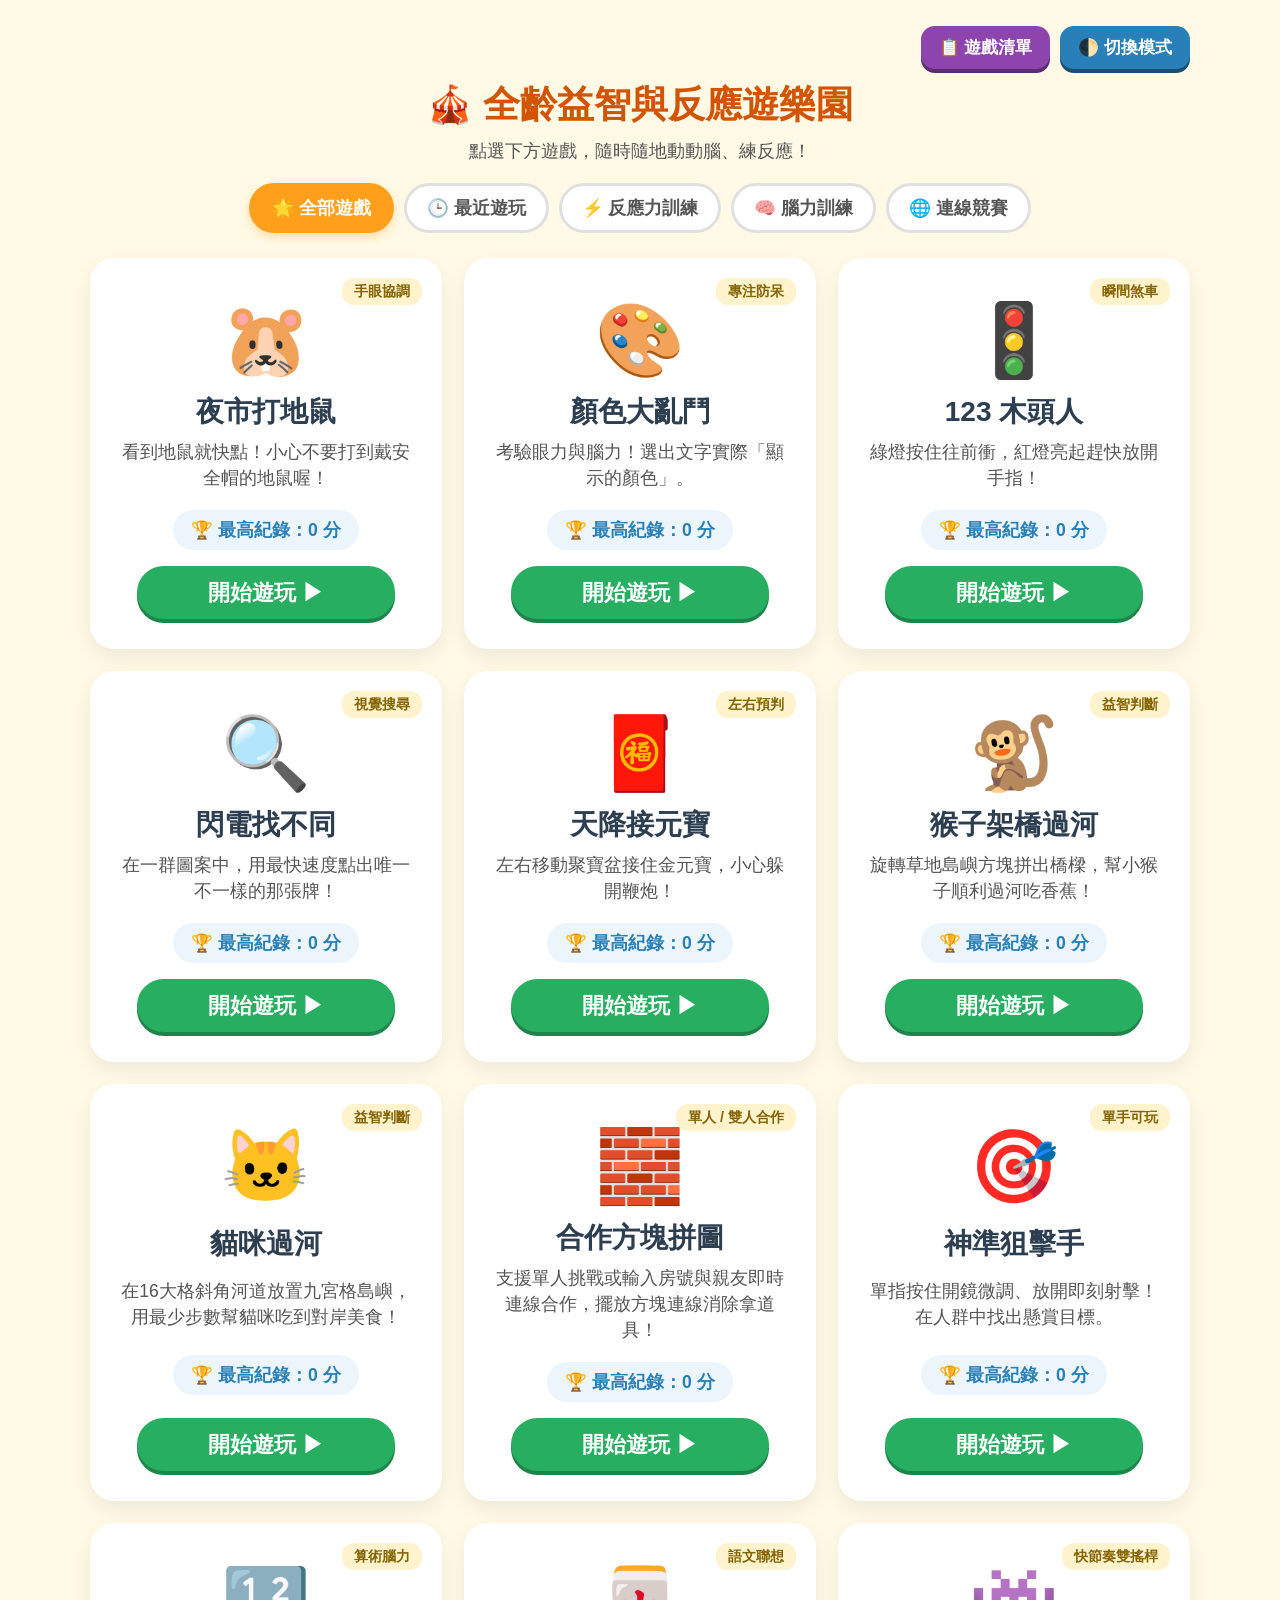
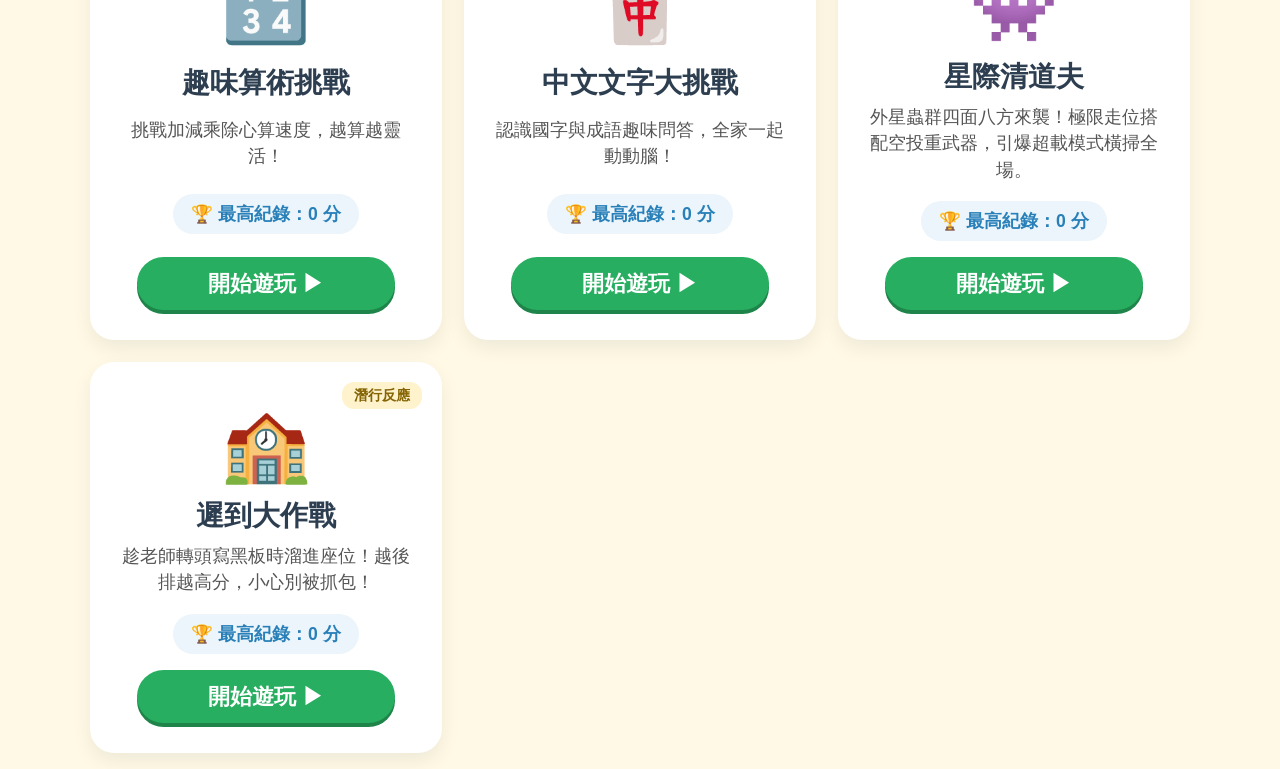
==== commit 01e47816: "Add files via upload" ====
--- a/index.html
+++ b/index.html
@@ -473,7 +473,16 @@
                 tag: '快節奏雙搖桿',
                 desc: '外星蟲群四面八方來襲！極限走位搭配空投重武器，引爆超載模式橫掃全場。',
                 url: 'alien_shooter.html'
-            }
+            },
+			{
+				id: 'late-class',
+				title: '遲到大作戰',
+				icon: '🏫',
+				category: 'reaction',
+				tag: '潛行反應',
+				desc: '趁老師轉頭寫黑板時溜進座位！越後排越高分，小心別被抓包！',
+				url: 'late_to_class.html'
+			}
         ];
 
         // ==========================================
